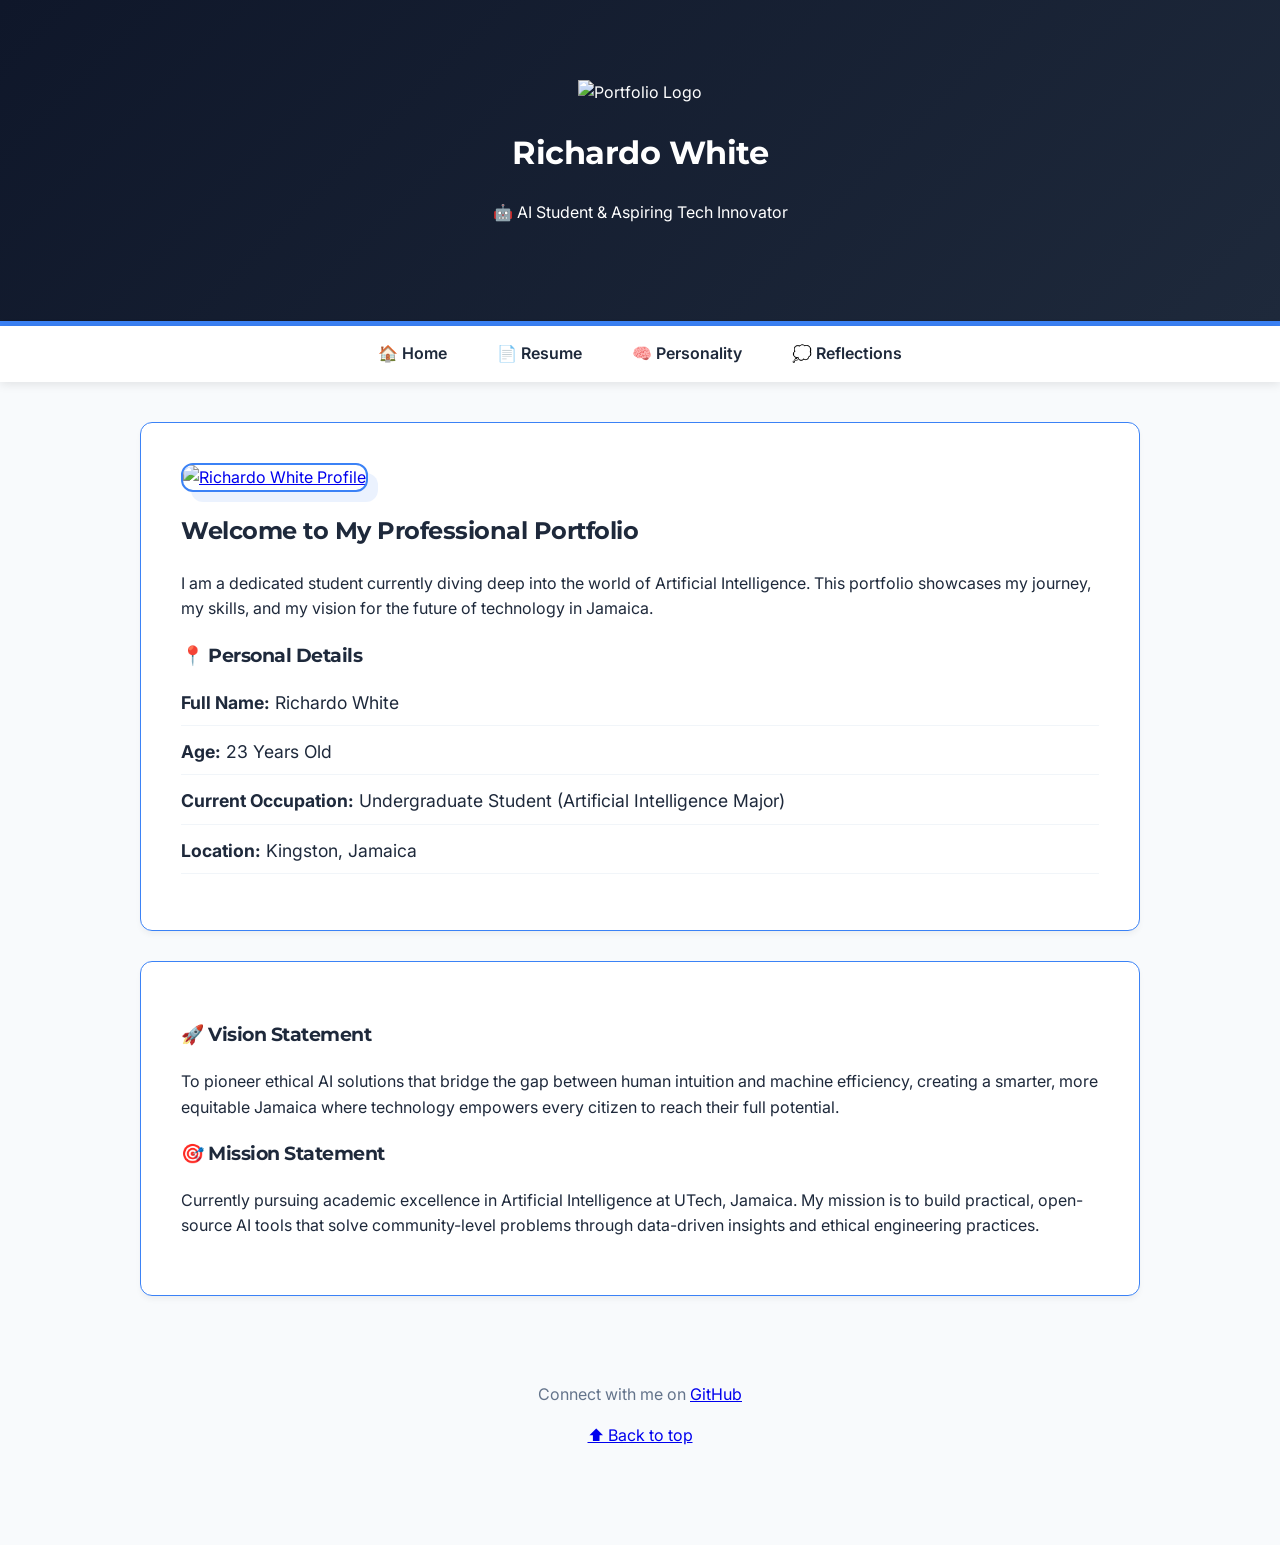
==== codes/index.html @ 40e0e754 "Add files via upload" ====
<!DOCTYPE html>
<html lang="en">
<head>
    <meta charset="UTF-8">
    <meta name="viewport" content="width=device-width, initial-scale=1.0">
    <title>Richardo White | Home</title>
    <link href="https://fonts.googleapis.com/css2?family=Inter:wght@400;600&family=Montserrat:wght@700&display=swap" rel="stylesheet">
    <link rel="stylesheet" href="../style.css"> 
</head>
<body>
    <header id="main-header">
        <div class="header-content">
            <img src="../assets/logo.JPG" alt="Portfolio Logo" class="logo">
            <h1>Richardo White</h1>
            <p class="tagline">🤖 AI Student & Aspiring Tech Innovator</p>
        </div>
    </header>

    <nav>
        <a href="index.html">🏠 Home</a>
        <a href="resume.html">📄 Resume</a>
        <a href="personality.html">🧠 Personality</a>
        <a href="reflections.html">💭 Reflections</a>
    </nav>

    <main class="container fade-in">
        <section id="about">
            <div class="profile-area">
                <a href="mailto:richardo.white@email.com">
                    <img src="../assets/profile.JPEG" alt="Richardo White Profile" class="profile-img">
                </a>
            </div>
            <div class="demographics">
                <h2>Welcome to My Professional Portfolio</h2>
                <p>I am a dedicated student currently diving deep into the world of Artificial Intelligence. This portfolio showcases my journey, my skills, and my vision for the future of technology in Jamaica.</p>
                <h3>📍 Personal Details</h3>
                <ul>
                    <li><strong>Full Name:</strong> Richardo White</li>
                    <li><strong>Age:</strong> 23 Years Old</li>
                    <li><strong>Current Occupation:</strong> Undergraduate Student (Artificial Intelligence Major)</li>
                    <li><strong>Location:</strong> Kingston, Jamaica</li>
                </ul>
            </div>
        </section>

        <section id="vision-mission">
            <div class="card">
                <h3>🚀 Vision Statement</h3>
                <p>To pioneer ethical AI solutions that bridge the gap between human intuition and machine efficiency, creating a smarter, more equitable Jamaica where technology empowers every citizen to reach their full potential.</p>
            </div>
            <div class="card">
                <h3>🎯 Mission Statement</h3>
                <p>Currently pursuing academic excellence in Artificial Intelligence at UTech, Jamaica. My mission is to build practical, open-source AI tools that solve community-level problems through data-driven insights and ethical engineering practices.</p>
            </div>
        </section>

        <footer>
            <p>Connect with me on <a href="https://github.com" target="_blank">GitHub</a></p>
            <p><a href="#main-header">⬆️ Back to top</a></p> 
        </footer>
    </main>
</body>
</html>
---- style.css ----
/* Q2. Enhanced CSS Variables */
:root {
    --primary-blue: #0f172a;    
    --accent-blue: #3b82f6;     
    --bg-gray: #f8fafc;         
    --text-dark: #1e293b;
    --card-bg: #ffffff;
    --transition-speed: 0.4s;
}

/* Q6. Micro-interaction: Fade-In Animation */
@keyframes fadeIn {
    from { opacity: 0; transform: translateY(20px); }
    to { opacity: 1; transform: translateY(0); }
}

.fade-in {
    animation: fadeIn 0.8s ease-out forwards;
}

/* Global Styles & Custom Typography  */
body {
    font-family: 'Inter', sans-serif; /* Body font */
    background-color: var(--bg-gray);
    color: var(--text-dark);
    margin: 0;
    line-height: 1.6;
}

h1, h2, h3 {
    font-family: 'Montserrat', sans-serif; /* Heading font */
    letter-spacing: -0.5px;
}

/* Q1. Header */
#main-header {
    background: linear-gradient(135deg, var(--primary-blue) 0%, #1e293b 100%);
    color: white;
    padding: 80px 20px;
    text-align: center;
    border-bottom: 5px solid var(--accent-blue);
}

/* Q3. Navigation */
nav {
    display: flex;
    justify-content: center;
    background: var(--card-bg);
    box-shadow: 0 2px 10px rgba(0,0,0,0.1);
    position: sticky;
    top: 0;
    z-index: 1000;
}

nav a {
    text-decoration: none;
    color: var(--text-dark);
    padding: 15px 25px;
    font-weight: 600;
    transition: all var(--transition-speed) ease; /* Q6. Transition */
}

nav a:hover {
    color: var(--accent-blue);
    background-color: #f1f5f9;
    transform: scale(1.05); /* Q6. Simple Interaction */
}

/* Q5. Container */
.container {
    max-width: 1000px;
    margin: 40px auto;
    padding: 0 20px;
}

/* Section Styling with Thin Colored Line [cite: 34] */
section {
    background: var(--card-bg);
    padding: 40px;
    margin-bottom: 30px;
    border-radius: 12px;
    border: 1px solid var(--accent-blue); 
    box-shadow: 0 4px 6px -1px rgba(0,0,0,0.05);
    transition: transform 0.3s ease, box-shadow 0.3s ease;
}

section:hover {
    transform: translateY(-5px);
    box-shadow: 0 12px 24px -10px rgba(59, 130, 246, 0.3);
}

/* Image Box Styling */
.profile-img {
    width: 280px;
    height: 350px;
    object-fit: cover;
    border-radius: 12px;
    border: 2px solid var(--accent-blue);
    box-shadow: 10px 10px 0px rgba(59, 130, 246, 0.1);
}

/* Demographics List */
.demographics ul {
    list-style: none;
    padding: 0;
}

.demographics li {
    margin-bottom: 12px;
    font-size: 1.1rem;
    padding-bottom: 8px;
    border-bottom: 1px solid #f1f5f9;
}

/* Q2. Responsive Design [cite: 36] */
@media screen and (max-width: 950px) {
    #about { display: flex; flex-direction: column; text-align: center; }
}

@media screen and (max-width: 600px) {
    nav { flex-direction: column; text-align: center; }
}

footer {
    text-align: center;
    padding: 40px;
    color: #64748b;
}

/* Table Styling to match the blue theme */
table {
    width: 100%;
    border-collapse: collapse; /* Removes double borders */
    margin-top: 20px;
    background: var(--card-bg);
}

th, td {
    text-align: left;
    padding: 12px 15px;
    border-bottom: 1px solid #f1f5f9; /* Subtle line between rows */
}

th {
    font-family: 'Montserrat', sans-serif;
    color: var(--primary-blue);
    font-weight: 700;
    text-transform: uppercase;
    font-size: 0.9rem;
    letter-spacing: 0.05em;
}

td {
    color: var(--text-dark);
    font-size: 1rem;
}

/* Adds the thin blue accent to the top of the table header */
thead tr {
    border-top: 2px solid var(--accent-blue);
}

/* Subtle hover effect for table rows */
tbody tr:hover {
    background-color: #f8fafc;
}
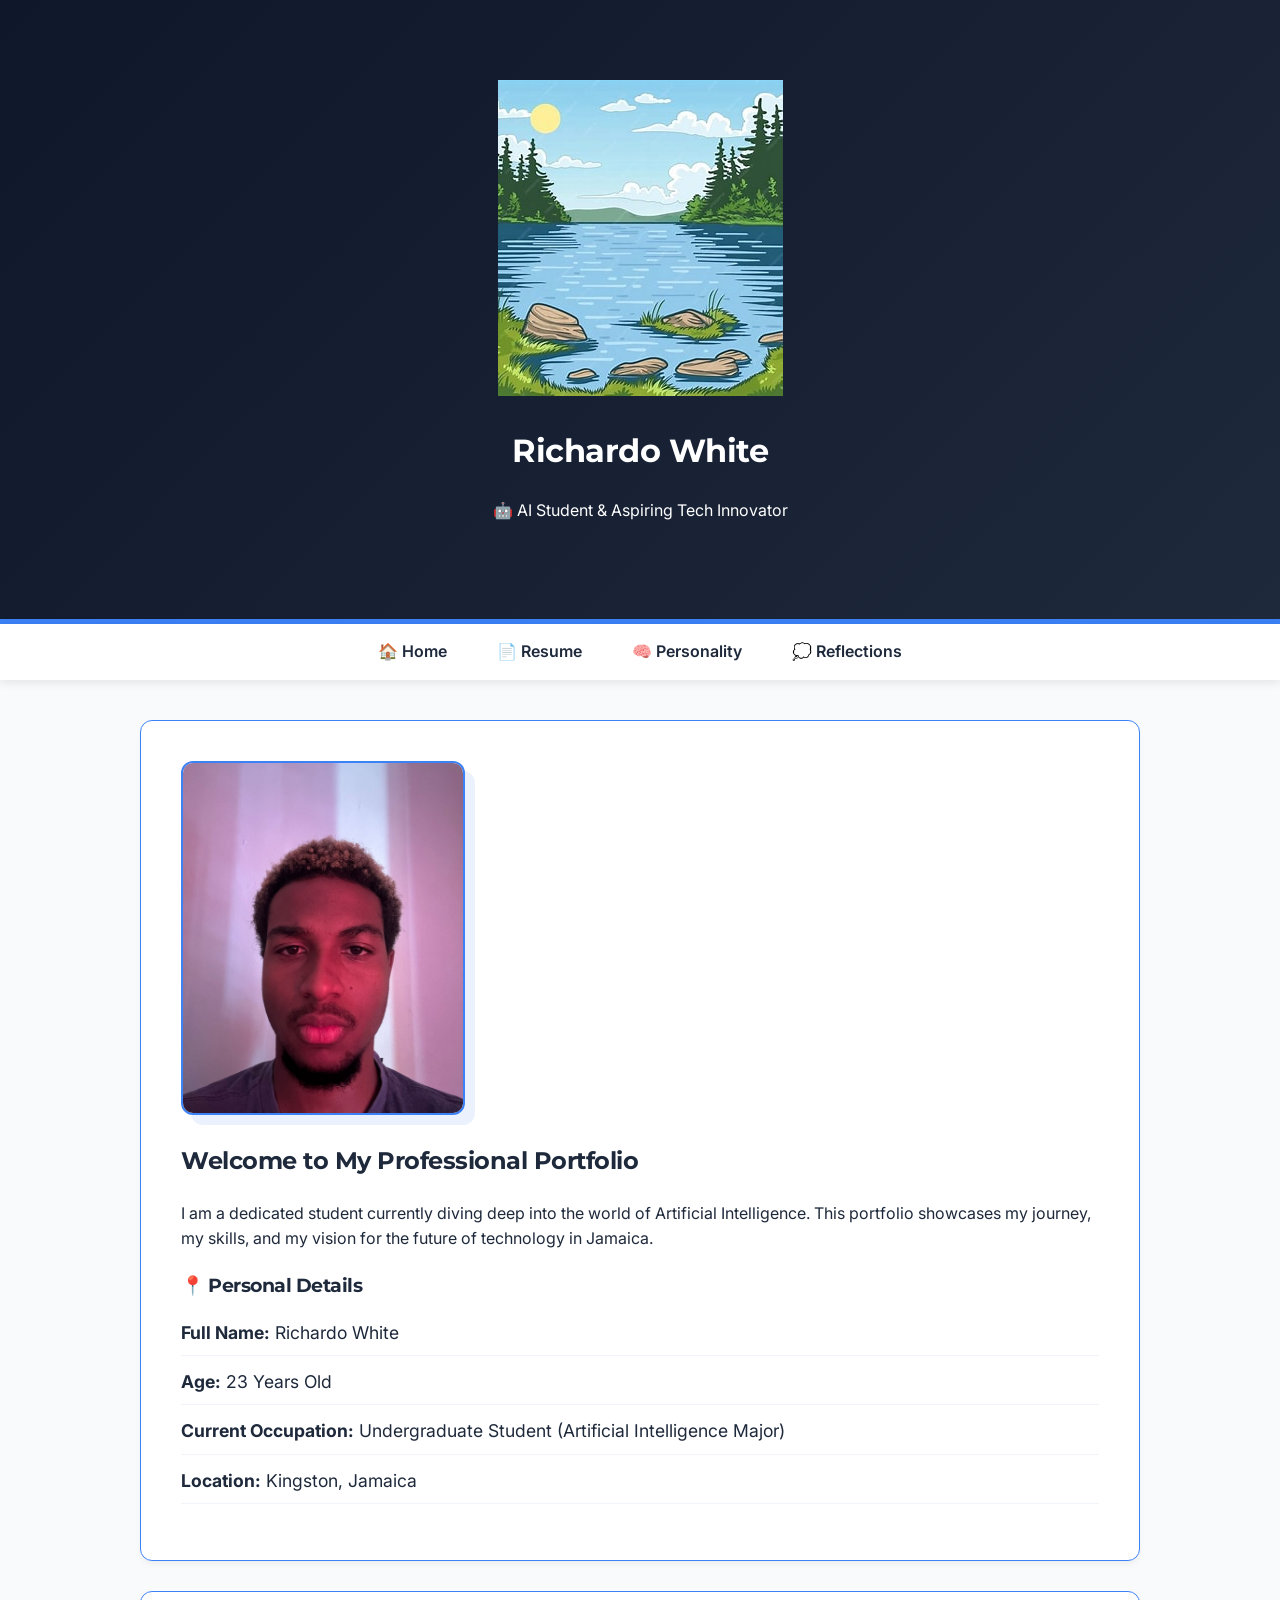
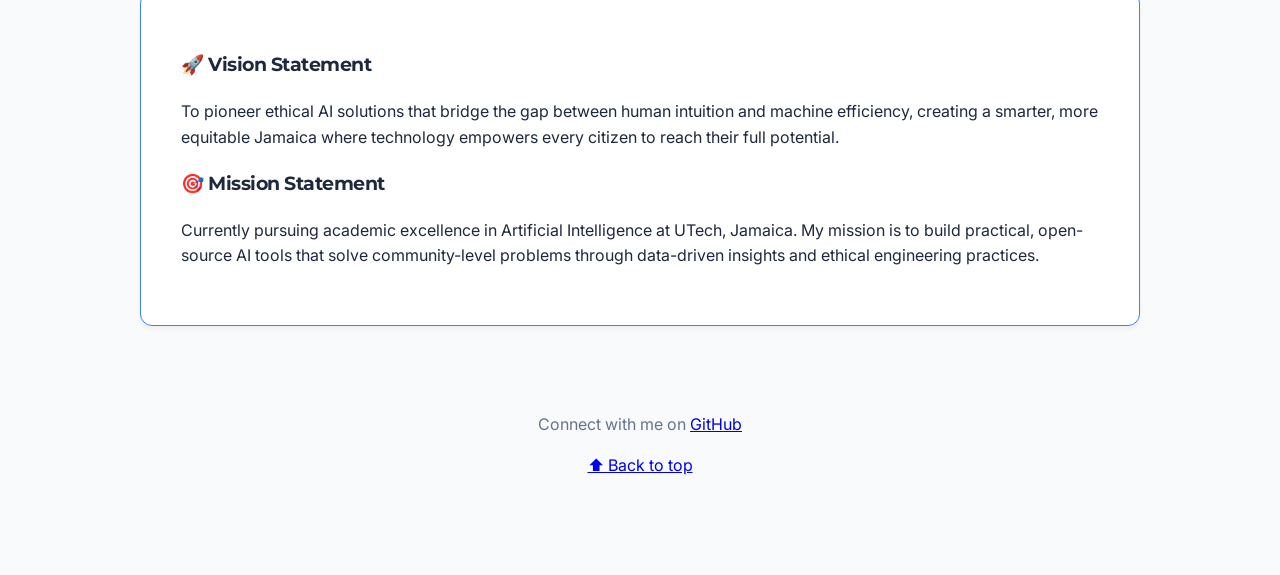
==== commit 3dd803f0: "Add files via upload" ====
--- a/codes/index.html
+++ b/codes/index.html
@@ -10,7 +10,7 @@
 <body>
     <header id="main-header">
         <div class="header-content">
-            <img src="../assets/logo.JPG" alt="Portfolio Logo" class="logo">
+            <img src="../assets/logo.jpg" alt="Portfolio Logo" class="logo">
             <h1>Richardo White</h1>
             <p class="tagline">🤖 AI Student & Aspiring Tech Innovator</p>
         </div>
@@ -27,7 +27,7 @@
         <section id="about">
             <div class="profile-area">
                 <a href="mailto:richardo.white@email.com">
-                    <img src="../assets/profile.JPEG" alt="Richardo White Profile" class="profile-img">
+                    <img src="../assets/profile.jpeg" alt="Richardo White Profile" class="profile-img">
                 </a>
             </div>
             <div class="demographics">
